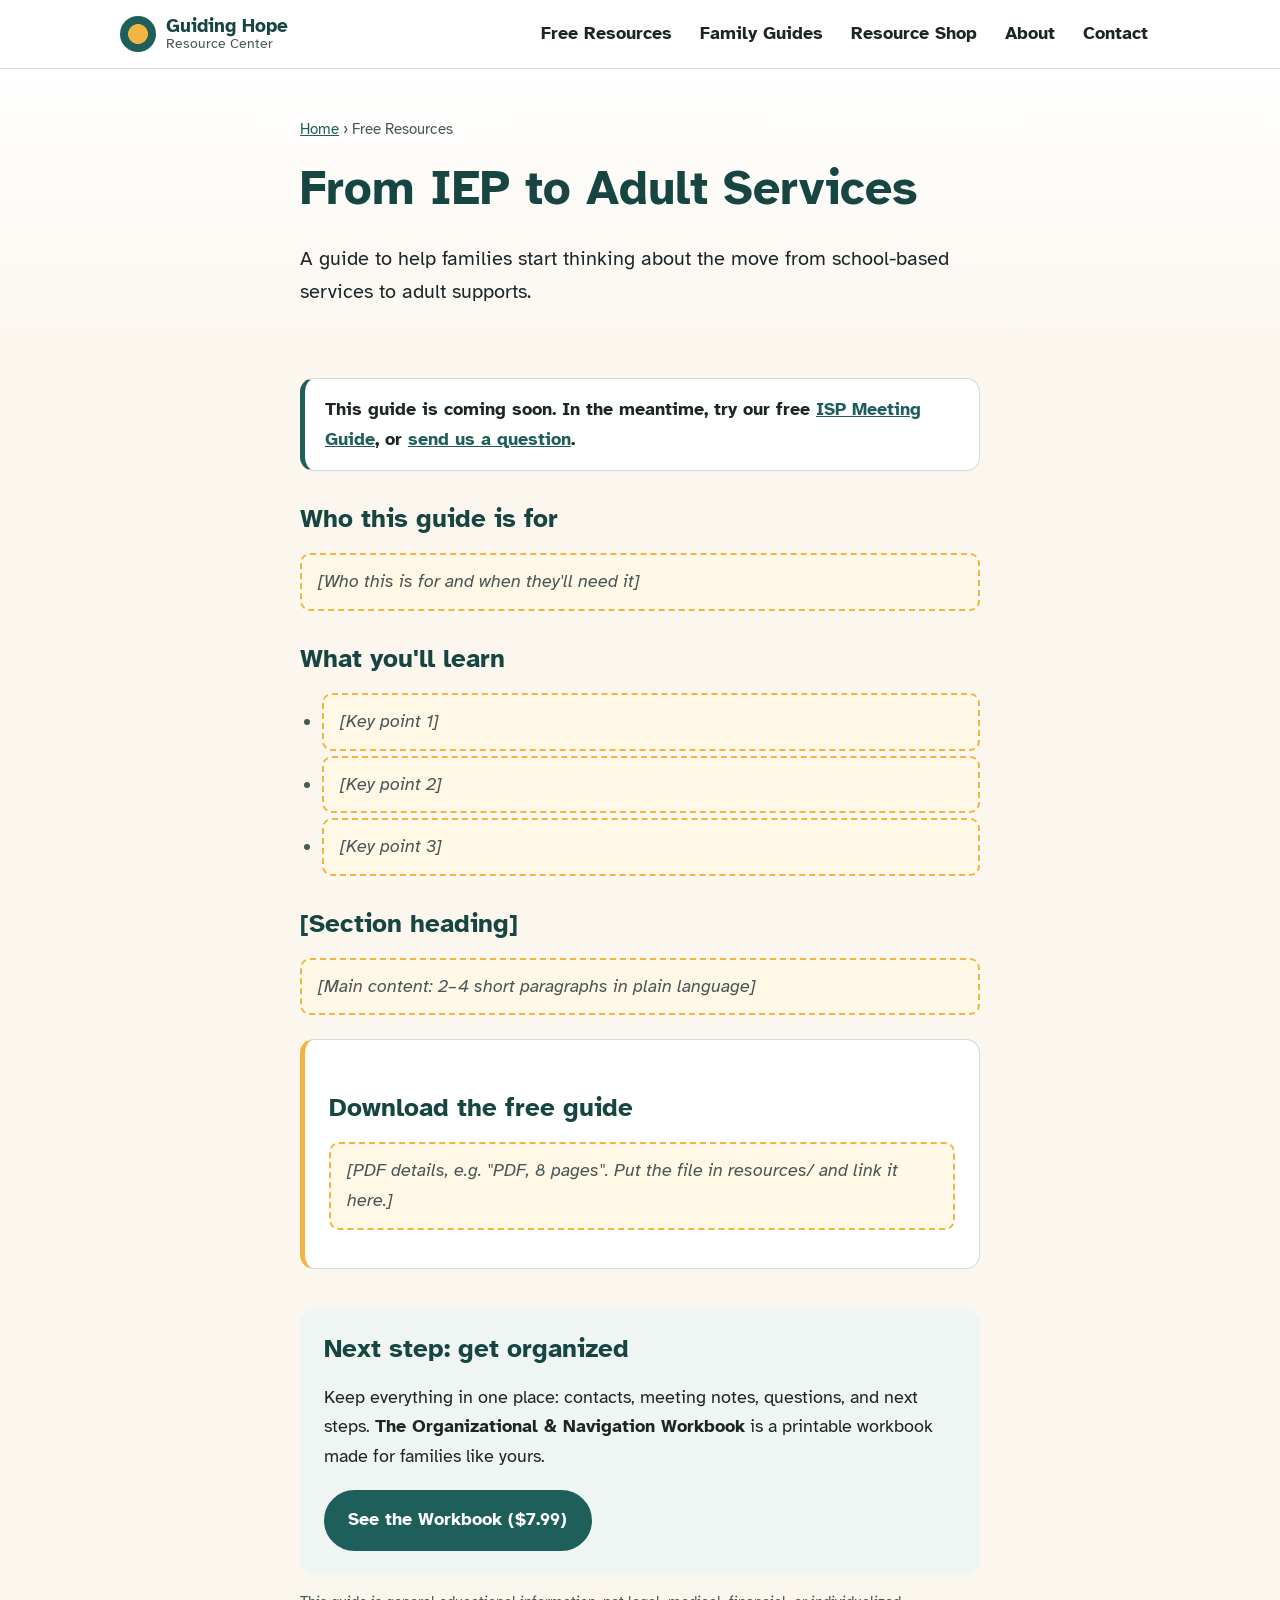
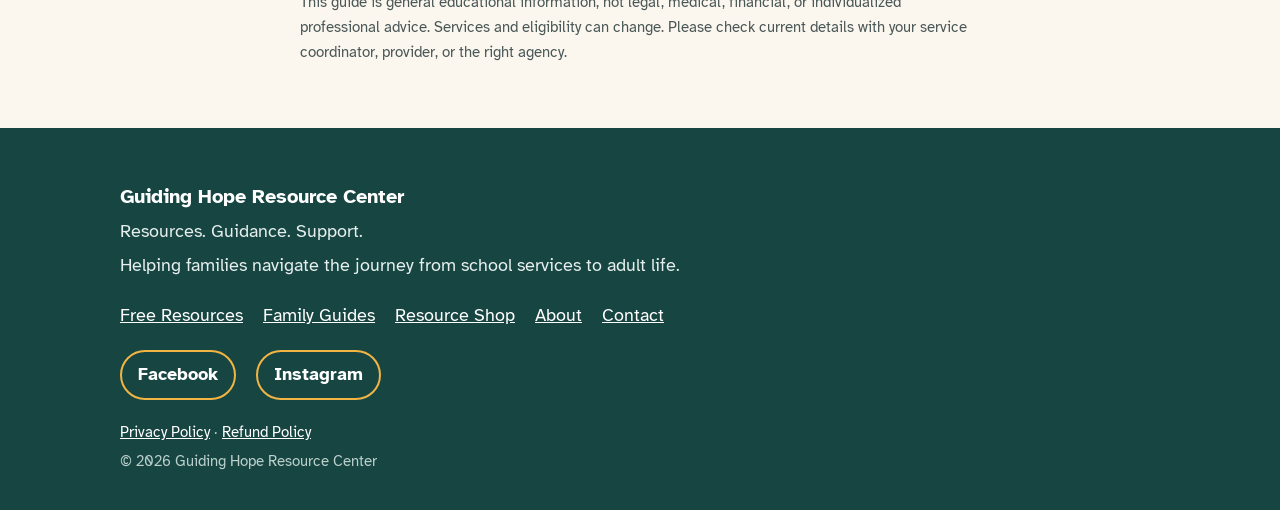
==== resources/from-iep-to-adult-services.html @ f8812fa9 "updated links" ====
<!doctype html>
<html lang="en">
<head>
  <meta charset="utf-8">
  <meta name="viewport" content="width=device-width, initial-scale=1">
  <title>From IEP to Adult Services | Guiding Hope Resource Center</title>
  <meta name="description" content="A guide to help families start thinking about the move from school-based services to adult supports.">
  <meta name="robots" content="noindex">
  <meta property="og:title" content="From IEP to Adult Services">
  <meta property="og:description" content="A guide to help families start thinking about the move from school-based services to adult supports.">
  <meta property="og:type" content="article">
  <meta name="theme-color" content="#1f5f5b">
  <link rel="icon" href="data:image/svg+xml,<svg xmlns='http://www.w3.org/2000/svg' viewBox='0 0 100 100'><circle cx='50' cy='50' r='46' fill='%231f5f5b'/><circle cx='50' cy='50' r='20' fill='%23f2b544'/></svg>">
  <link rel="preconnect" href="https://fonts.googleapis.com">
  <link rel="preconnect" href="https://fonts.gstatic.com" crossorigin>
  <link href="https://fonts.googleapis.com/css2?family=Atkinson+Hyperlegible:wght@400;700&display=swap" rel="stylesheet">
  <link rel="stylesheet" href="../styles.css">
</head>
<body>
  <a class="skip-link" href="#main">Skip to main content</a>

  <header class="site-header">
    <div class="container header-inner">
      <a class="brand" href="../">
        <span class="brand-mark" aria-hidden="true"></span>
        <span>
          <span class="brand-name">Guiding Hope</span>
          <span class="brand-sub">Resource Center</span>
        </span>
      </a>
      <button class="nav-toggle" aria-expanded="false" aria-controls="site-nav">Menu</button>
      <nav id="site-nav" class="site-nav" aria-label="Main">
        <ul>
          <li><a href="../#free-resources">Free Resources</a></li>
          <li><a href="../#family-guides">Family Guides</a></li>
          <li><a href="../#shop">Resource Shop</a></li>
          <li><a href="../#about">About</a></li>
          <li><a href="../#contact">Contact</a></li>
        </ul>
      </nav>
    </div>
  </header>

  <main id="main">
    <section class="page-hero">
      <div class="container narrow">
        <p class="breadcrumb"><a href="../">Home</a> › Free Resources</p>
        <h1>From IEP to Adult Services</h1>
        <p class="lead">A guide to help families start thinking about the move from school-based services to adult supports.</p>
      </div>
    </section>
    <!-- PLACEHOLDER PAGE. When the content is written:
         1. Replace every <p class="blank"> below with real text.
         2. Delete the <meta name="robots" content="noindex"> line in <head>.
         3. Add this page to sitemap.xml. -->
    <section class="section prose">
      <div class="container narrow">
        <p class="callout">This guide is coming soon. In the meantime, try our free <a href="isp-meeting-guide.html">ISP Meeting Guide</a>, or <a href="../#contact">send us a question</a>.</p>

        <h2>Who this guide is for</h2>
        <p class="blank">[Who this is for and when they'll need it]</p>

        <h2>What you'll learn</h2>
        <ul>
          <li class="blank">[Key point 1]</li>
          <li class="blank">[Key point 2]</li>
          <li class="blank">[Key point 3]</li>
        </ul>

        <h2>[Section heading]</h2>
        <p class="blank">[Main content: 2–4 short paragraphs in plain language]</p>

        <div class="download-box">
          <h2>Download the free guide</h2>
          <p class="blank">[PDF details, e.g. "PDF, 8 pages". Put the file in resources/ and link it here.]</p>
        </div>
        <div class="next-step">
          <h2>Next step: get organized</h2>
          <p>Keep everything in one place: contacts, meeting notes, questions, and next steps. <strong>The Organizational &amp; Navigation Workbook</strong> is a printable workbook made for families like yours.</p>
          <a class="btn btn-primary" href="../#shop">See the Workbook ($7.99)</a>
        </div>
        <p class="small">This guide is general educational information, not legal, medical, financial, or individualized professional advice. Services and eligibility can change. Please check current details with your service coordinator, provider, or the right agency.</p>
      </div>
    </section>
  </main>

  <footer class="site-footer">
    <div class="container">
      <p class="footer-name">Guiding Hope Resource Center</p>
      <p>Resources. Guidance. Support.</p>
      <p>Helping families navigate the journey from school services to adult life.</p>
      <nav aria-label="Footer">
        <ul class="footer-links">
          <li><a href="../#free-resources">Free Resources</a></li>
          <li><a href="../#family-guides">Family Guides</a></li>
          <li><a href="../#shop">Resource Shop</a></li>
          <li><a href="../#about">About</a></li>
          <li><a href="../#contact">Contact</a></li>
        </ul>
      </nav>
      <!-- TODO: replace with real Facebook / Instagram page URLs -->
      <ul class="social-links">
        <li><a href="https://www.facebook.com/" rel="noopener" target="_blank">Facebook</a></li>
        <li><a href="https://www.instagram.com/" rel="noopener" target="_blank">Instagram</a></li>
      </ul>
      <p class="small"><a href="../privacy.html">Privacy Policy</a> · <a href="../refunds.html">Refund Policy</a></p>
      <p class="small">&copy; <span id="year"></span> Guiding Hope Resource Center</p>
    </div>
  </footer>

  <script src="../script.js"></script>
</body>
</html>
---- styles.css ----
/* Guiding Hope Resource Center — calm, readable, high contrast. */
:root {
  --teal: #1f5f5b;
  --teal-dark: #164542;
  --gold: #f2b544;
  --cream: #fbf7ef;
  --tint: #eef5f3;
  --ink: #1d2626;
  --muted: #4a5757;
  --border: #cfdcd9;
  --white: #ffffff;
  --radius: 14px;
  --max: 1080px;
  --narrow: 720px;
}

*, *::before, *::after { box-sizing: border-box; }

html { scroll-behavior: smooth; scroll-padding-top: 5rem; }
@media (prefers-reduced-motion: reduce) { html { scroll-behavior: auto; } }

body {
  margin: 0;
  font-family: "Atkinson Hyperlegible", system-ui, -apple-system, "Segoe UI", sans-serif;
  font-size: 1.125rem;
  line-height: 1.65;
  color: var(--ink);
  background: var(--cream);
}

h1, h2, h3 { line-height: 1.25; color: var(--teal-dark); }
h1 { font-size: clamp(2rem, 5vw, 3rem); margin: 0.25em 0 0.5em; }
h2 { font-size: clamp(1.6rem, 3.5vw, 2.2rem); margin: 0 0 0.5em; }
h3 { font-size: 1.3rem; margin: 0 0 0.4em; }

a { color: var(--teal); }
a:hover { color: var(--teal-dark); }
:focus-visible { outline: 3px solid var(--gold); outline-offset: 3px; border-radius: 4px; }

.container { max-width: var(--max); margin: 0 auto; padding: 0 1.25rem; }
.narrow { max-width: var(--narrow); }

.skip-link {
  position: absolute; left: 1rem; top: -4rem;
  background: var(--teal-dark); color: var(--white);
  padding: 0.6rem 1rem; border-radius: 8px; z-index: 100;
}
.skip-link:focus { top: 1rem; }

/* Header */
.site-header {
  position: sticky; top: 0; z-index: 50;
  background: var(--white);
  border-bottom: 1px solid var(--border);
}
.header-inner { display: flex; align-items: center; justify-content: space-between; min-height: 4.25rem; gap: 1rem; }
.brand { display: flex; align-items: center; gap: 0.65rem; text-decoration: none; color: var(--teal-dark); }
.brand-mark {
  width: 2.25rem; height: 2.25rem; border-radius: 50%; flex-shrink: 0;
  background: radial-gradient(circle, var(--gold) 0 38%, var(--teal) 40%);
}
.brand-name { display: block; font-weight: 700; font-size: 1.2rem; line-height: 1.1; }
.brand-sub { display: block; font-size: 0.85rem; color: var(--muted); line-height: 1.1; }

.site-nav ul { list-style: none; margin: 0; padding: 0; display: flex; gap: 0.25rem; }
.site-nav a {
  display: block; padding: 0.5rem 0.75rem; border-radius: 8px;
  text-decoration: none; color: var(--ink); font-weight: 700;
}
.site-nav a:hover { background: var(--tint); color: var(--teal-dark); }

.nav-toggle {
  display: none;
  font: inherit; font-weight: 700;
  background: var(--teal); color: var(--white);
  border: 0; border-radius: 8px; padding: 0.5rem 1rem; cursor: pointer;
}

@media (max-width: 860px) {
  .nav-toggle { display: block; }
  .site-nav {
    display: none;
    position: absolute; top: 100%; left: 0; right: 0;
    background: var(--white); border-bottom: 1px solid var(--border);
  }
  .site-nav.open { display: block; }
  .site-nav ul { flex-direction: column; padding: 0.5rem 1rem 1rem; }
  .site-nav a { padding: 0.85rem 0.75rem; font-size: 1.15rem; }
}

/* Sections */
.section { padding: 4rem 0; }
.section-tint { background: var(--tint); }
.section-intro { font-size: 1.2rem; color: var(--muted); margin-top: 0; max-width: var(--narrow); }

.hero {
  padding: 4.5rem 0 4rem;
  background: linear-gradient(180deg, var(--white), var(--cream));
}
.eyebrow { text-transform: uppercase; letter-spacing: 0.08em; font-size: 0.9rem; font-weight: 700; color: var(--teal); margin: 0; }
.lead { font-size: 1.25rem; }
blockquote {
  margin: 1.25rem 0; padding: 0.75rem 1.25rem;
  border-left: 5px solid var(--gold);
  font-size: 1.5rem; font-weight: 700; color: var(--teal-dark);
  background: var(--white); border-radius: 0 var(--radius) var(--radius) 0;
}
.promise { font-size: 1.35rem; font-weight: 700; color: var(--teal-dark); }

/* Buttons */
.button-row { display: flex; flex-wrap: wrap; gap: 0.75rem; margin-top: 1.5rem; }
.btn {
  display: inline-block; text-align: center;
  font: inherit; font-weight: 700; text-decoration: none;
  padding: 0.85rem 1.4rem; border-radius: 999px; border: 2px solid var(--teal);
  cursor: pointer; min-height: 48px;
}
.btn-primary { background: var(--teal); color: var(--white); }
.btn-primary:hover { background: var(--teal-dark); border-color: var(--teal-dark); color: var(--white); }
.btn-secondary { background: var(--white); color: var(--teal); }
.btn-secondary:hover { background: var(--tint); color: var(--teal-dark); }

/* Lists */
.question-list, .topic-list { padding-left: 0; list-style: none; }
.question-list li, .topic-list li {
  position: relative; padding: 0.35rem 0 0.35rem 2rem;
}
.question-list li::before, .topic-list li::before {
  content: ""; position: absolute; left: 0.25rem; top: 0.85rem;
  width: 0.75rem; height: 0.75rem; border-radius: 50%; background: var(--gold);
}

.callout {
  background: var(--white); border: 1px solid var(--border);
  border-left: 5px solid var(--teal); border-radius: var(--radius);
  padding: 1rem 1.25rem; font-weight: 700;
}

/* Cards */
.card-grid { display: grid; grid-template-columns: repeat(auto-fit, minmax(240px, 1fr)); gap: 1.25rem; margin-top: 1.5rem; }
.card {
  background: var(--white); border: 1px solid var(--border); border-radius: var(--radius);
  padding: 1.5rem; display: flex; flex-direction: column;
}
.card p { flex-grow: 1; }
.card .btn { align-self: flex-start; }
.coming-soon {
  flex-grow: 0 !important; align-self: flex-start;
  background: var(--tint); color: var(--muted); font-weight: 700; font-size: 0.95rem;
  padding: 0.3rem 0.8rem; border-radius: 999px; margin: 0;
}

/* Product */
.product {
  display: grid; grid-template-columns: 220px 1fr; gap: 2rem; align-items: center;
  background: var(--white); border: 1px solid var(--border); border-radius: var(--radius);
  padding: 2rem; margin-top: 1.5rem;
}
.product-cover {
  aspect-ratio: 3 / 4; border-radius: 10px;
  background: linear-gradient(160deg, var(--teal), var(--teal-dark));
  border-top: 10px solid var(--gold);
  display: flex; align-items: center; justify-content: center; text-align: center;
  color: var(--white); font-weight: 700; font-size: 1.1rem; padding: 1rem;
}
.price { font-size: 2rem; font-weight: 700; color: var(--teal-dark); margin: 0.5rem 0 1rem; }
@media (max-width: 640px) {
  .product { grid-template-columns: 1fr; padding: 1.5rem; }
  .product-cover { max-width: 180px; }
}

/* Form */
.contact-form { display: grid; gap: 1.1rem; margin-top: 1.5rem; }
.field { display: grid; gap: 0.35rem; }
label { font-weight: 700; }
input, select, textarea {
  font: inherit; color: var(--ink);
  padding: 0.75rem 0.9rem; border: 2px solid var(--border); border-radius: 10px;
  background: var(--white); width: 100%;
}
input:focus, select:focus, textarea:focus { border-color: var(--teal); }
.contact-form .btn { justify-self: start; }
.form-status { margin: 0; font-weight: 700; min-height: 1.5em; }

.disclaimer { font-size: 1rem; color: var(--muted); }
.disclaimer h2 { font-size: 1.4rem; }

.small { font-size: 0.95rem; color: var(--muted); }

/* Footer */
.site-footer { background: var(--teal-dark); color: #e6efed; padding: 3rem 0 2rem; }
.site-footer a { color: var(--white); }
.site-footer p { margin: 0.25rem 0; }
.footer-name { font-weight: 700; font-size: 1.25rem; color: var(--white); }
.footer-links, .social-links { list-style: none; padding: 0; display: flex; flex-wrap: wrap; gap: 0.5rem 1.25rem; margin: 1.25rem 0; }
.social-links a {
  display: inline-block; padding: 0.5rem 1rem; border: 2px solid var(--gold);
  border-radius: 999px; text-decoration: none; font-weight: 700;
}
.social-links a:hover { background: var(--gold); color: var(--teal-dark); }
.site-footer .small { color: #bcd0cc; }

/* Inner pages (resources, policies) */
.visually-hidden { position: absolute !important; width: 1px; height: 1px; overflow: hidden; clip: rect(0 0 0 0); white-space: nowrap; }
.card h3 a { color: inherit; text-decoration: none; }
.card h3 a:hover { text-decoration: underline; }
.breadcrumb { font-size: 0.95rem; margin: 0 0 1rem; color: var(--muted); }
.page-hero { padding: 3rem 0 1.5rem; background: linear-gradient(180deg, var(--white), var(--cream)); }
.prose { padding-bottom: 3rem; }
.prose h2 { font-size: 1.6rem; margin-top: 2rem; }
.prose ul, .prose ol { padding-left: 1.4rem; }
.prose li { margin: 0.3rem 0; }
.download-box {
  background: var(--white); border: 1px solid var(--border); border-left: 5px solid var(--gold);
  border-radius: var(--radius); padding: 1.25rem 1.5rem; margin: 1.5rem 0;
}
.next-step { background: var(--tint); border-radius: var(--radius); padding: 1.5rem; margin-top: 2.5rem; }
.next-step h2 { margin-top: 0; }
/* Placeholder text for resources not written yet. Delete with the content. */
.blank {
  background: #fff8e6; border: 2px dashed var(--gold); border-radius: 10px;
  padding: 0.75rem 1rem; color: var(--muted); font-style: italic;
}
.page-hero + .section { padding-top: 0.5rem; }
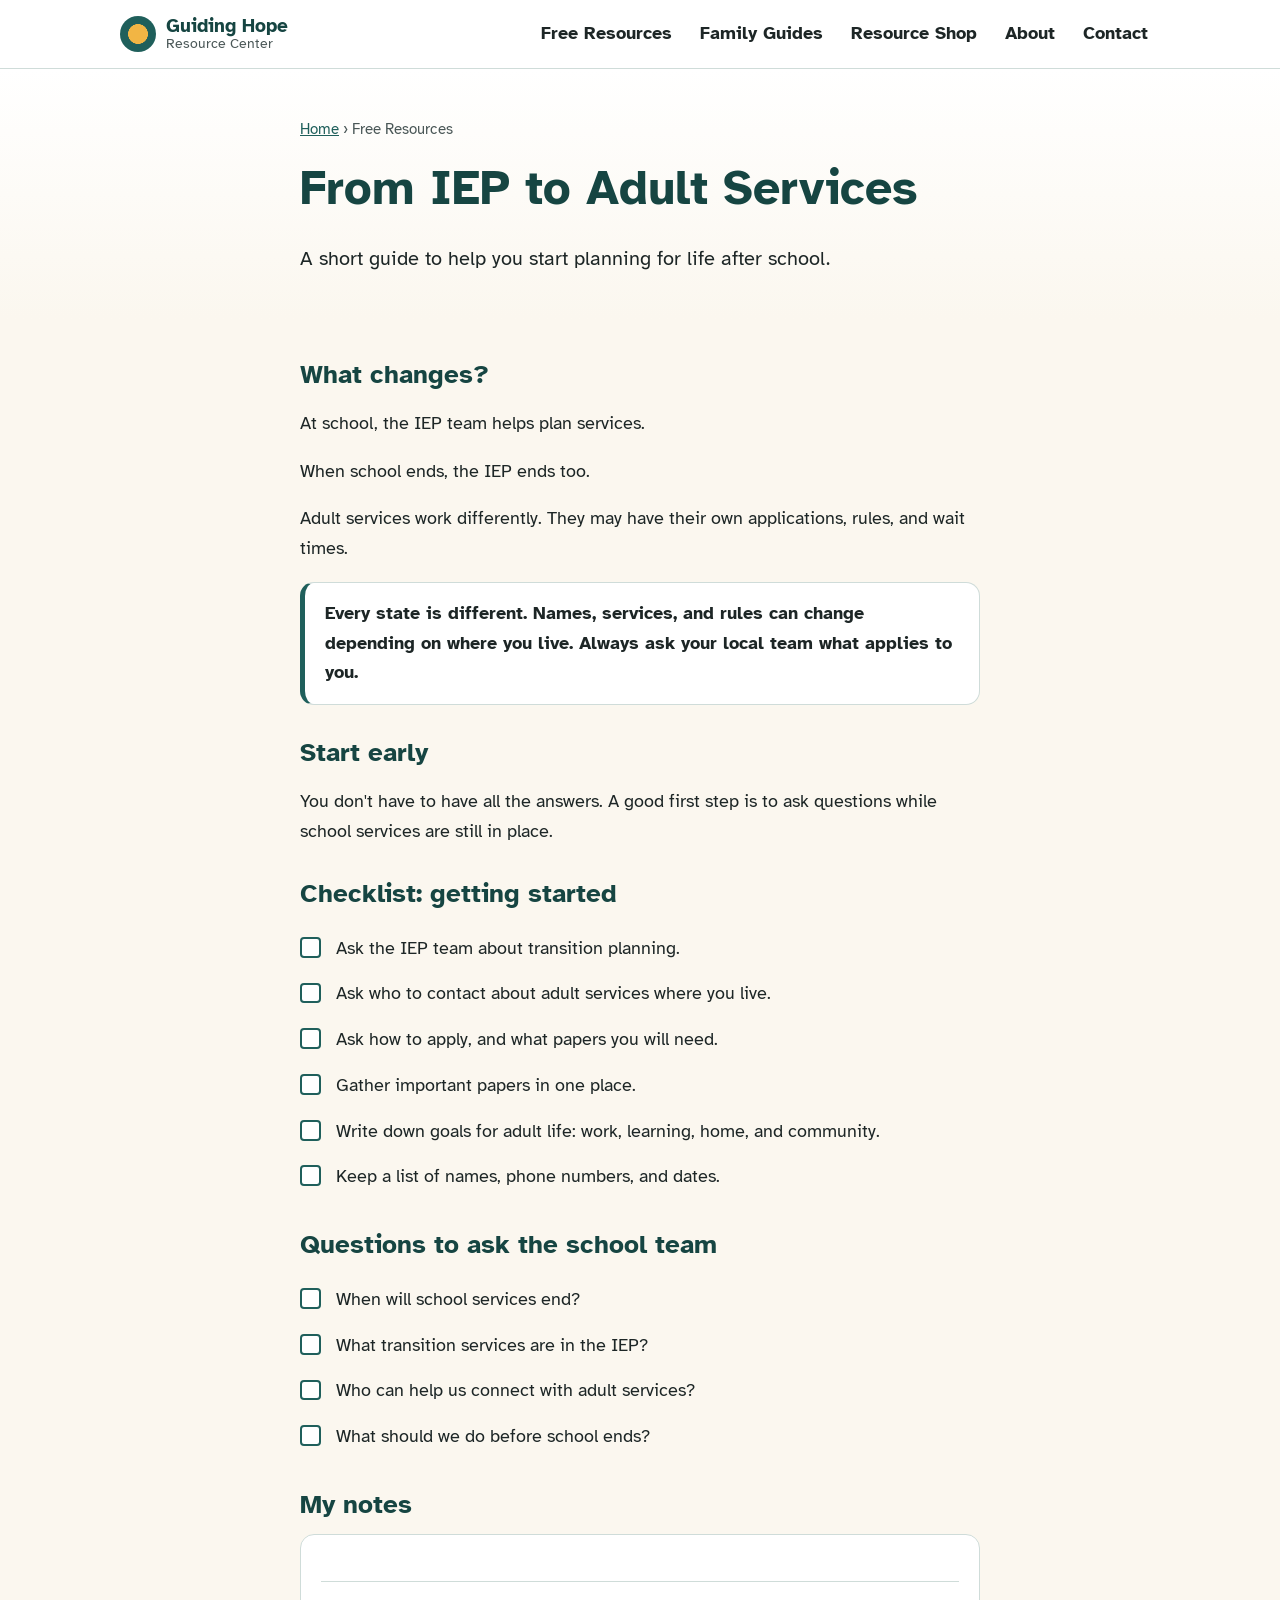
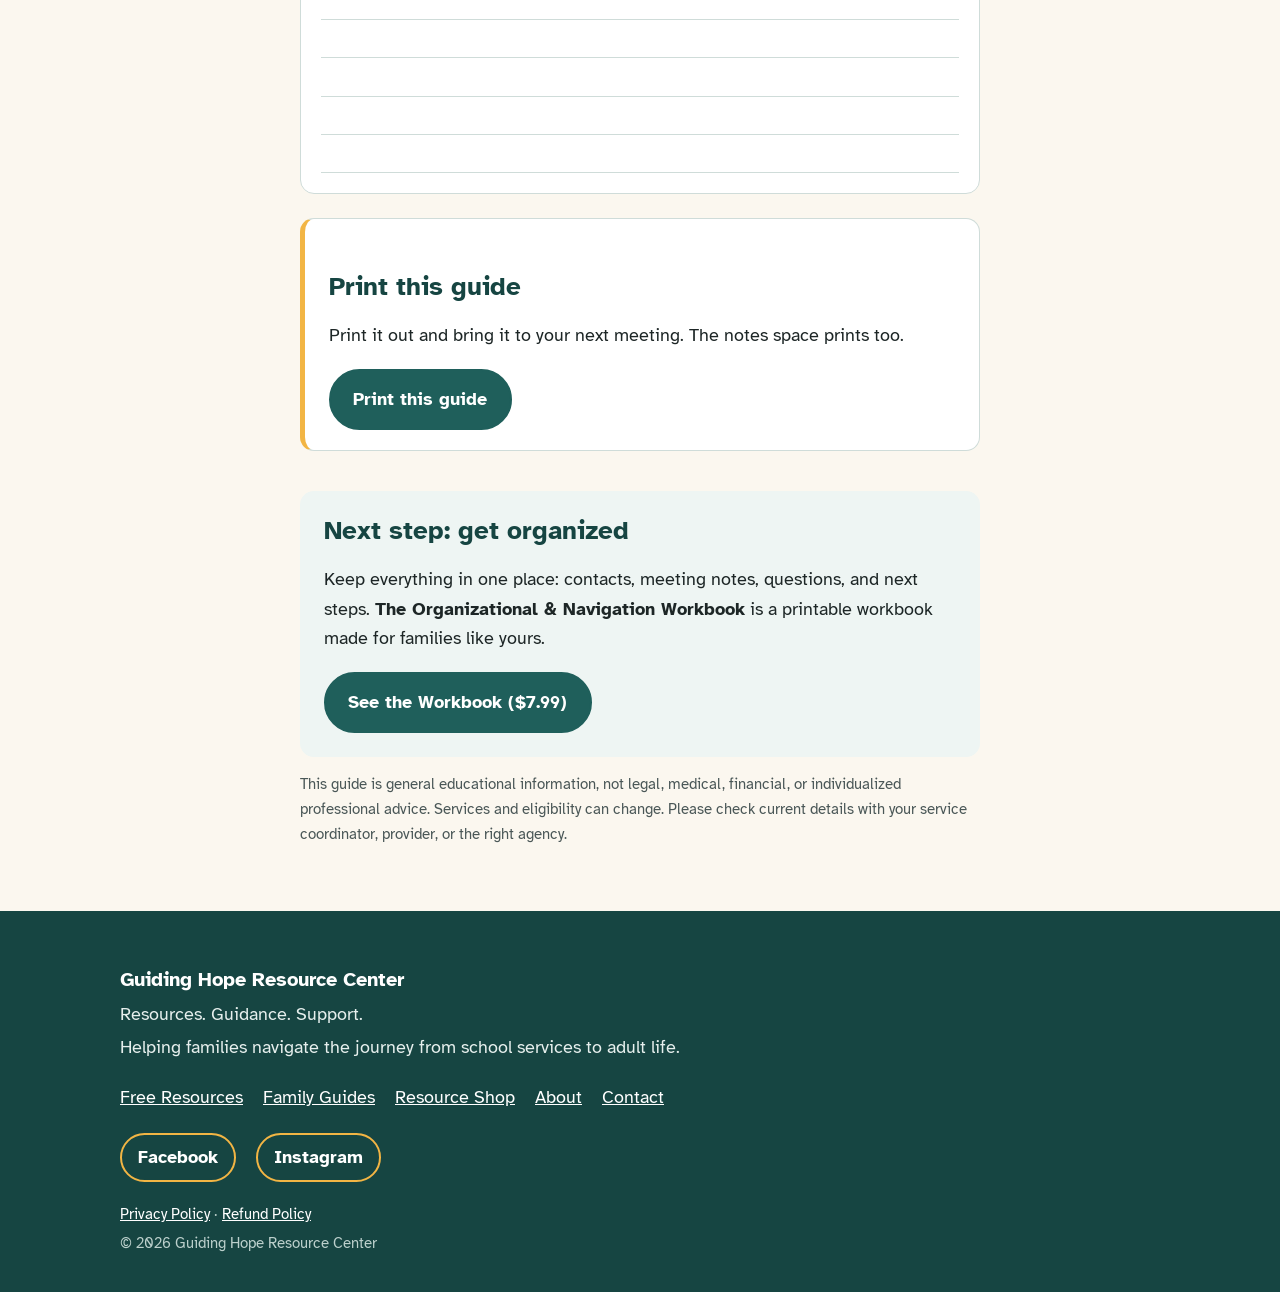
==== commit 45ac60be: "added the initial extra write ups" ====
--- a/resources/from-iep-to-adult-services.html
+++ b/resources/from-iep-to-adult-services.html
@@ -4,10 +4,9 @@
   <meta charset="utf-8">
   <meta name="viewport" content="width=device-width, initial-scale=1">
   <title>From IEP to Adult Services | Guiding Hope Resource Center</title>
-  <meta name="description" content="A guide to help families start thinking about the move from school-based services to adult supports.">
-  <meta name="robots" content="noindex">
+  <meta name="description" content="A short, free guide to help families start planning the move from school services (IEP) to adult services. Includes a checklist and questions to ask.">
   <meta property="og:title" content="From IEP to Adult Services">
-  <meta property="og:description" content="A guide to help families start thinking about the move from school-based services to adult supports.">
+  <meta property="og:description" content="A short, free guide to help families start planning the move from school services (IEP) to adult services. Includes a checklist and questions to ask.">
   <meta property="og:type" content="article">
   <meta name="theme-color" content="#1f5f5b">
   <link rel="icon" href="data:image/svg+xml,<svg xmlns='http://www.w3.org/2000/svg' viewBox='0 0 100 100'><circle cx='50' cy='50' r='46' fill='%231f5f5b'/><circle cx='50' cy='50' r='20' fill='%23f2b544'/></svg>">
@@ -46,33 +45,46 @@
       <div class="container narrow">
         <p class="breadcrumb"><a href="../">Home</a> › Free Resources</p>
         <h1>From IEP to Adult Services</h1>
-        <p class="lead">A guide to help families start thinking about the move from school-based services to adult supports.</p>
+        <p class="lead">A short guide to help you start planning for life after school.</p>
       </div>
     </section>
-    <!-- PLACEHOLDER PAGE. When the content is written:
-         1. Replace every <p class="blank"> below with real text.
-         2. Delete the <meta name="robots" content="noindex"> line in <head>.
-         3. Add this page to sitemap.xml. -->
     <section class="section prose">
       <div class="container narrow">
-        <p class="callout">This guide is coming soon. In the meantime, try our free <a href="isp-meeting-guide.html">ISP Meeting Guide</a>, or <a href="../#contact">send us a question</a>.</p>
+        <h2>What changes?</h2>
+        <p>At school, the IEP team helps plan services.</p>
+        <p>When school ends, the IEP ends too.</p>
+        <p>Adult services work differently. They may have their own applications, rules, and wait times.</p>
 
-        <h2>Who this guide is for</h2>
-        <p class="blank">[Who this is for and when they'll need it]</p>
+        <p class="callout">Every state is different. Names, services, and rules can change depending on where you live. Always ask your local team what applies to you.</p>
 
-        <h2>What you'll learn</h2>
-        <ul>
-          <li class="blank">[Key point 1]</li>
-          <li class="blank">[Key point 2]</li>
-          <li class="blank">[Key point 3]</li>
+        <h2>Start early</h2>
+        <p>You don't have to have all the answers. A good first step is to ask questions while school services are still in place.</p>
+
+        <h2>Checklist: getting started</h2>
+        <ul class="checklist">
+          <li>Ask the IEP team about transition planning.</li>
+          <li>Ask who to contact about adult services where you live.</li>
+          <li>Ask how to apply, and what papers you will need.</li>
+          <li>Gather important papers in one place.</li>
+          <li>Write down goals for adult life: work, learning, home, and community.</li>
+          <li>Keep a list of names, phone numbers, and dates.</li>
         </ul>
 
-        <h2>[Section heading]</h2>
-        <p class="blank">[Main content: 2–4 short paragraphs in plain language]</p>
+        <h2>Questions to ask the school team</h2>
+        <ul class="checklist">
+          <li>When will school services end?</li>
+          <li>What transition services are in the IEP?</li>
+          <li>Who can help us connect with adult services?</li>
+          <li>What should we do before school ends?</li>
+        </ul>
 
-        <div class="download-box">
-          <h2>Download the free guide</h2>
-          <p class="blank">[PDF details, e.g. "PDF, 8 pages". Put the file in resources/ and link it here.]</p>
+        <h2>My notes</h2>
+        <div class="write-lines" aria-hidden="true"><span></span><span></span><span></span><span></span><span></span><span></span></div>
+
+        <div class="download-box no-print">
+          <h2>Print this guide</h2>
+          <p>Print it out and bring it to your next meeting. The notes space prints too.</p>
+          <button class="btn btn-primary" type="button" data-print>Print this guide</button>
         </div>
         <div class="next-step">
           <h2>Next step: get organized</h2>
--- a/styles.css
+++ b/styles.css
@@ -222,3 +222,24 @@
   padding: 0.75rem 1rem; color: var(--muted); font-style: italic;
 }
 .page-hero + .section { padding-top: 0.5rem; }
+
+/* Guides: checklists, glossary, space to write */
+.prose .checklist { list-style: none; padding-left: 0; }
+.checklist li { position: relative; padding: 0.35rem 0 0.35rem 2.25rem; }
+.checklist li::before {
+  content: ""; position: absolute; left: 0; top: 0.55rem;
+  width: 1.3rem; height: 1.3rem; border: 2px solid var(--teal); border-radius: 4px; background: var(--white);
+}
+.glossary dt { font-weight: 700; color: var(--teal-dark); font-size: 1.2rem; margin-top: 1.1rem; }
+.glossary dd { margin: 0.2rem 0 0; }
+.write-lines { background: var(--white); border: 1px solid var(--border); border-radius: var(--radius); padding: 0.5rem 1.25rem 1.25rem; }
+.write-lines span { display: block; height: 2.4rem; border-bottom: 1px solid var(--border); }
+
+@media print {
+  .site-header, .site-footer, .skip-link, .breadcrumb, .next-step, .no-print { display: none !important; }
+  body { background: #fff; font-size: 12pt; }
+  .page-hero, .section { padding: 0; background: none; }
+  .callout, .write-lines { break-inside: avoid; }
+  .write-lines span { border-bottom-color: #888; }
+  a { color: inherit; }
+}
